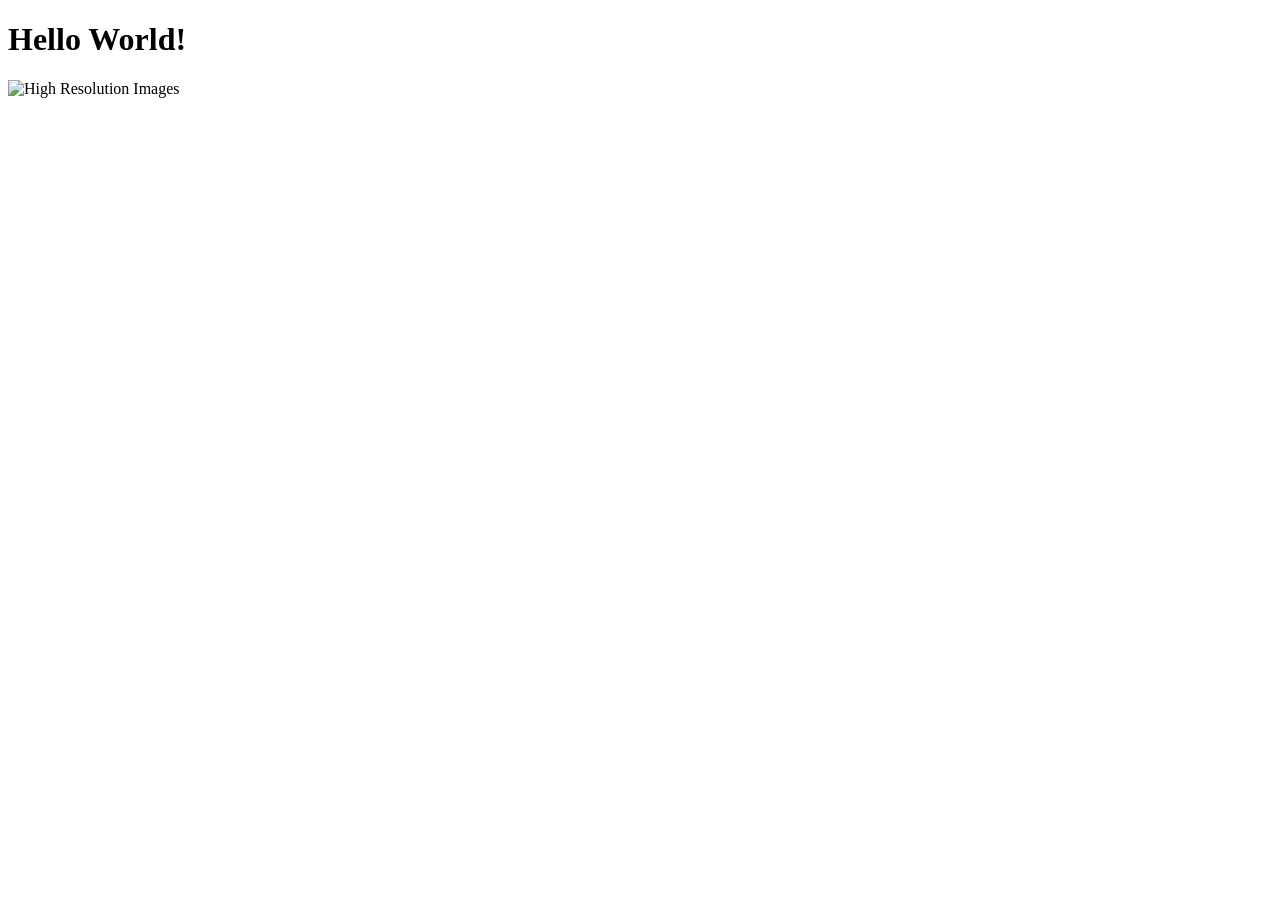
==== index.html @ 99dc35e3 "Initial commit" ====
<!DOCTYPE html>
<html lang="en">
<head>
    <meta charset="UTF-8">
    <meta name="viewport" content="width=device-width, initial-scale=1.0">
    <title>testing and learning html</title>
</head>
<body>
    <h1>Hello World!</h1>
    <img src="https://www.techsmith.com/wp-content/uploads/2023/08/What-are-High-Resolution-Images.png" alt="High Resolution Images" height="200px" width="300px">
</body>
</html>
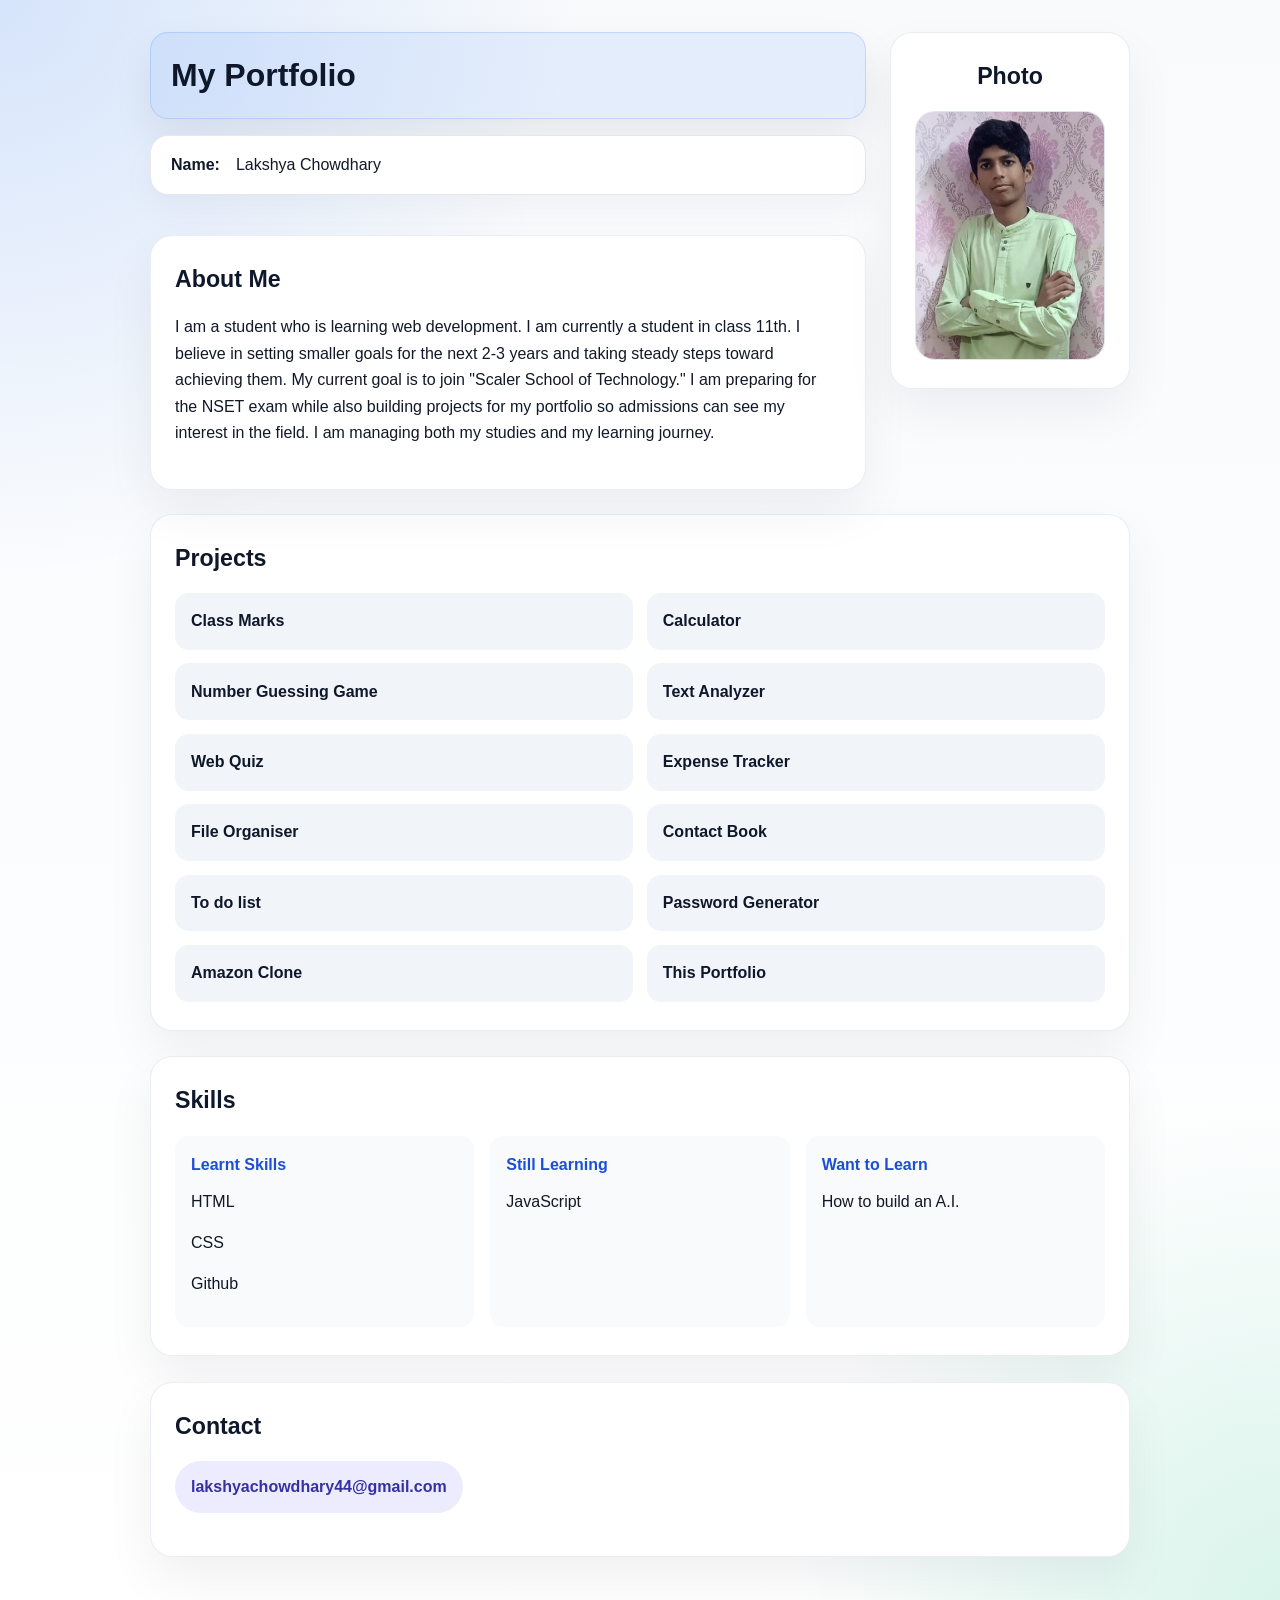
==== commit 01f1af7e: "update update" ====
--- a/index.html
+++ b/index.html
@@ -3,10 +3,76 @@
 <head>
     <meta charset="UTF-8">
     <meta name="viewport" content="width=device-width, initial-scale=1.0">
-    <title>testing and learning html</title>
+    <link rel="stylesheet" href="style.css">
+    <title>Portfolio</title>
 </head>
 <body>
-    <h1>Hello World!</h1>
-    <img src="https://www.techsmith.com/wp-content/uploads/2023/08/What-are-High-Resolution-Images.png" alt="High Resolution Images" height="200px" width="300px">
+    <main class="page-shell">
+        <div class="hero-grid">
+            <div class="hero-left">
+                <h1 id="head1">My Portfolio</h1>
+
+                <div id="name">
+                    <h4>Name:</h4>
+                    <p>Lakshya Chowdhary</p>
+                </div>
+
+                <section class="card about-card">
+                    <h2>About Me</h2>
+                    <p>I am a student who is learning web development. I am currently a student in class 11th. I believe in setting smaller goals for the next 2-3 years and taking steady steps toward achieving them. My current goal is to join "Scaler School of Technology." I am preparing for the NSET exam while also building projects for my portfolio so admissions can see my interest in the field. I am managing both my studies and my learning journey.</p>
+                </section>
+            </div>
+
+            <aside class="photo-card card">
+                <h2>Photo</h2>
+                <div class="photo-frame">
+                    <img src="photo.jpeg" alt="Profile photo placeholder">
+                </div>
+            </aside>
+        </div>
+
+        <section class="card project-card">
+            <h2>Projects</h2>
+            <ul class="project-list">
+                <li><a href="https://github.com/Lakshya625/class-marks" title="Open Class Marks">Class Marks</a></li>
+                <li><a href="https://github.com/Lakshya625/calculator" title="Open Calculator">Calculator</a></li>
+                <li><a href="https://github.com/Lakshya625/learning-java-script" title="Open Number Guessing Game">Number Guessing Game</a></li>
+                <li><a href="https://github.com/Lakshya625/text-analyzer" title="Open Text Analyzer">Text Analyzer</a></li>
+                <li><a href="https://github.com/Lakshya625/web-quiz" title="Open Web Quiz">Web Quiz</a></li>
+                <li><a href="https://github.com/Lakshya625/Expense-tracker" title="Open Expense Tracker">Expense Tracker</a></li>
+                <li><a href="https://github.com/Lakshya625/file-organiser" title="Open File Organiser">File Organiser</a></li>
+                <li><a href="https://github.com/Lakshya625/Contact-Book" title="Open Contact Book">Contact Book</a></li>
+                <li><a href="https://github.com/Lakshya625/to-do-list" title="Open To do list">To do list</a></li>
+                <li><a href="https://github.com/Lakshya625/password-generator" title="Open Password Generator">Password Generator</a></li>
+                <li><a href="https://github.com/Lakshya625/learning-html-css-Amazon-clone-only-visual" title="Open Amazon Clone">Amazon Clone</a></li>
+                <li><a href="https://github.com/Lakshya625/Portfolio" title="Open This Portfolio">This Portfolio</a></li>
+            </ul>
+        </section>
+
+        <section class="card skills-card">
+            <h2>Skills</h2>
+            <div class="skill-group">
+                <div>
+                    <h3>Learnt Skills</h3>
+                    <p>HTML</p>
+                    <p>CSS</p>
+                    <p>Github</p>
+                </div>
+                <div>
+                    <h3>Still Learning</h3>
+                    <p>JavaScript</p>
+                </div>
+                <div>
+                    <h3>Want to Learn</h3>
+                    <p>How to build an A.I.</p>
+                </div>
+            </div>
+        </section>
+
+        <section class="card contact-card">
+            <h2>Contact</h2>
+            <p class="contact-text">lakshyachowdhary44@gmail.com</p>
+        </section>
+    </main>
 </body>
 </html>
--- a/style.css
+++ b/style.css
@@ -0,0 +1,199 @@
+* {
+    box-sizing: border-box;
+}
+
+body {
+    margin: 0;
+    min-height: 100vh;
+    font-family: 'Segoe UI', Tahoma, Geneva, Verdana, sans-serif;
+    background: radial-gradient(circle at top left, rgba(59, 130, 246, 0.18), transparent 28%),
+                radial-gradient(circle at bottom right, rgba(16, 185, 129, 0.16), transparent 24%),
+                linear-gradient(180deg, #f8fafc 0%, #ffffff 100%);
+    color: #111827;
+    line-height: 1.65;
+    display: flex;
+    justify-content: center;
+    padding: 2rem 1rem 3rem;
+}
+
+.page-shell {
+    width: min(980px, 100%);
+}
+
+.hero-grid {
+    display: grid;
+    grid-template-columns: minmax(0, 1fr) 240px;
+    gap: 1.5rem;
+    align-items: start;
+    margin-bottom: 1.5rem;
+}
+
+.hero-left {
+    display: grid;
+    gap: 1rem;
+}
+
+#head1 {
+    margin: 0;
+    padding: 1rem 1.25rem;
+    text-align: left;
+    color: #0f172a;
+    background: rgba(59, 130, 246, 0.1);
+    border: 1px solid rgba(59, 130, 246, 0.2);
+    border-radius: 18px;
+    box-shadow: 0 18px 40px rgba(15, 23, 42, 0.08);
+}
+
+.photo-card {
+    padding: 1rem 1rem 1.35rem;
+    text-align: center;
+}
+
+.photo-card h2 {
+    margin-top: 0;
+}
+
+.photo-frame {
+    width: 100%;
+    overflow: hidden;
+    border-radius: 20px;
+    border: 1px solid rgba(148, 163, 184, 0.25);
+    background: #f8fafc;
+}
+
+.photo-frame img {
+    width: 100%;
+    height: auto;
+    display: block;
+    object-fit: cover;
+}
+
+.photo-note {
+    margin: 1rem 0 0;
+    color: #475569;
+    font-size: 0.95rem;
+}
+
+#name {
+    display: flex;
+    align-items: center;
+    gap: 1rem;
+    flex-wrap: wrap;
+    background: #ffffff;
+    padding: 1rem 1.25rem;
+    border-radius: 18px;
+    border: 1px solid rgba(148, 163, 184, 0.25);
+    box-shadow: 0 15px 35px rgba(15, 23, 42, 0.04);
+    margin-bottom: 1.5rem;
+}
+
+#name h4,
+#name p {
+    margin: 0;
+}
+
+.card {
+    background: #ffffff;
+    border-radius: 22px;
+    border: 1px solid rgba(148, 163, 184, 0.2);
+    box-shadow: 0 22px 50px rgba(15, 23, 42, 0.06);
+    padding: 1.5rem 1.5rem 1.75rem;
+    margin-bottom: 1.6rem;
+}
+
+.card:last-of-type {
+    margin-bottom: 0;
+}
+
+.card h2 {
+    margin: 0 0 1rem;
+    font-size: 1.45rem;
+    color: #0f172a;
+}
+
+.about-card p,
+.contact-card p,
+.skill-group p {
+    margin: 0 0 0.9rem;
+}
+
+.project-list {
+    list-style: none;
+    padding: 0;
+    margin: 0;
+    display: grid;
+    grid-template-columns: repeat(2, minmax(0, 1fr));
+    gap: 0.85rem;
+}
+
+.project-list li {
+    padding: 0.95rem 1rem;
+    background: #f1f5f9;
+    border-radius: 14px;
+}
+
+.project-list a {
+    color: #0f172a;
+    font-weight: 600;
+    text-decoration: none;
+    display: block;
+    width: 100%;
+}
+
+.project-list a:hover,
+.project-list a:focus {
+    color: #1d4ed8;
+    background: rgba(59, 130, 246, 0.12);
+    border-radius: 14px;
+}
+
+.skill-group {
+    display: grid;
+    grid-template-columns: repeat(3, minmax(0, 1fr));
+    gap: 1rem;
+}
+
+.skill-group div {
+    background: #f8fafc;
+    border-radius: 14px;
+    padding: 1rem;
+}
+
+.skill-group h3 {
+    margin: 0 0 0.7rem;
+    color: #1d4ed8;
+    font-size: 1rem;
+}
+
+.contact-text {
+    display: inline-block;
+    margin: 0;
+    padding: 0.8rem 1rem;
+    background: rgba(99, 102, 241, 0.12);
+    border-radius: 999px;
+    color: #3730a3;
+    font-weight: 600;
+}
+
+@media (max-width: 720px) {
+    .project-list,
+    .skill-group {
+        grid-template-columns: 1fr;
+    }
+}
+
+@media (max-width: 560px) {
+    body {
+        padding: 1rem;
+    }
+
+    #head1 {
+        font-size: 1.7rem;
+        padding: 1rem;
+    }
+
+    #name {
+        flex-direction: column;
+        align-items: flex-start;
+    }
+}
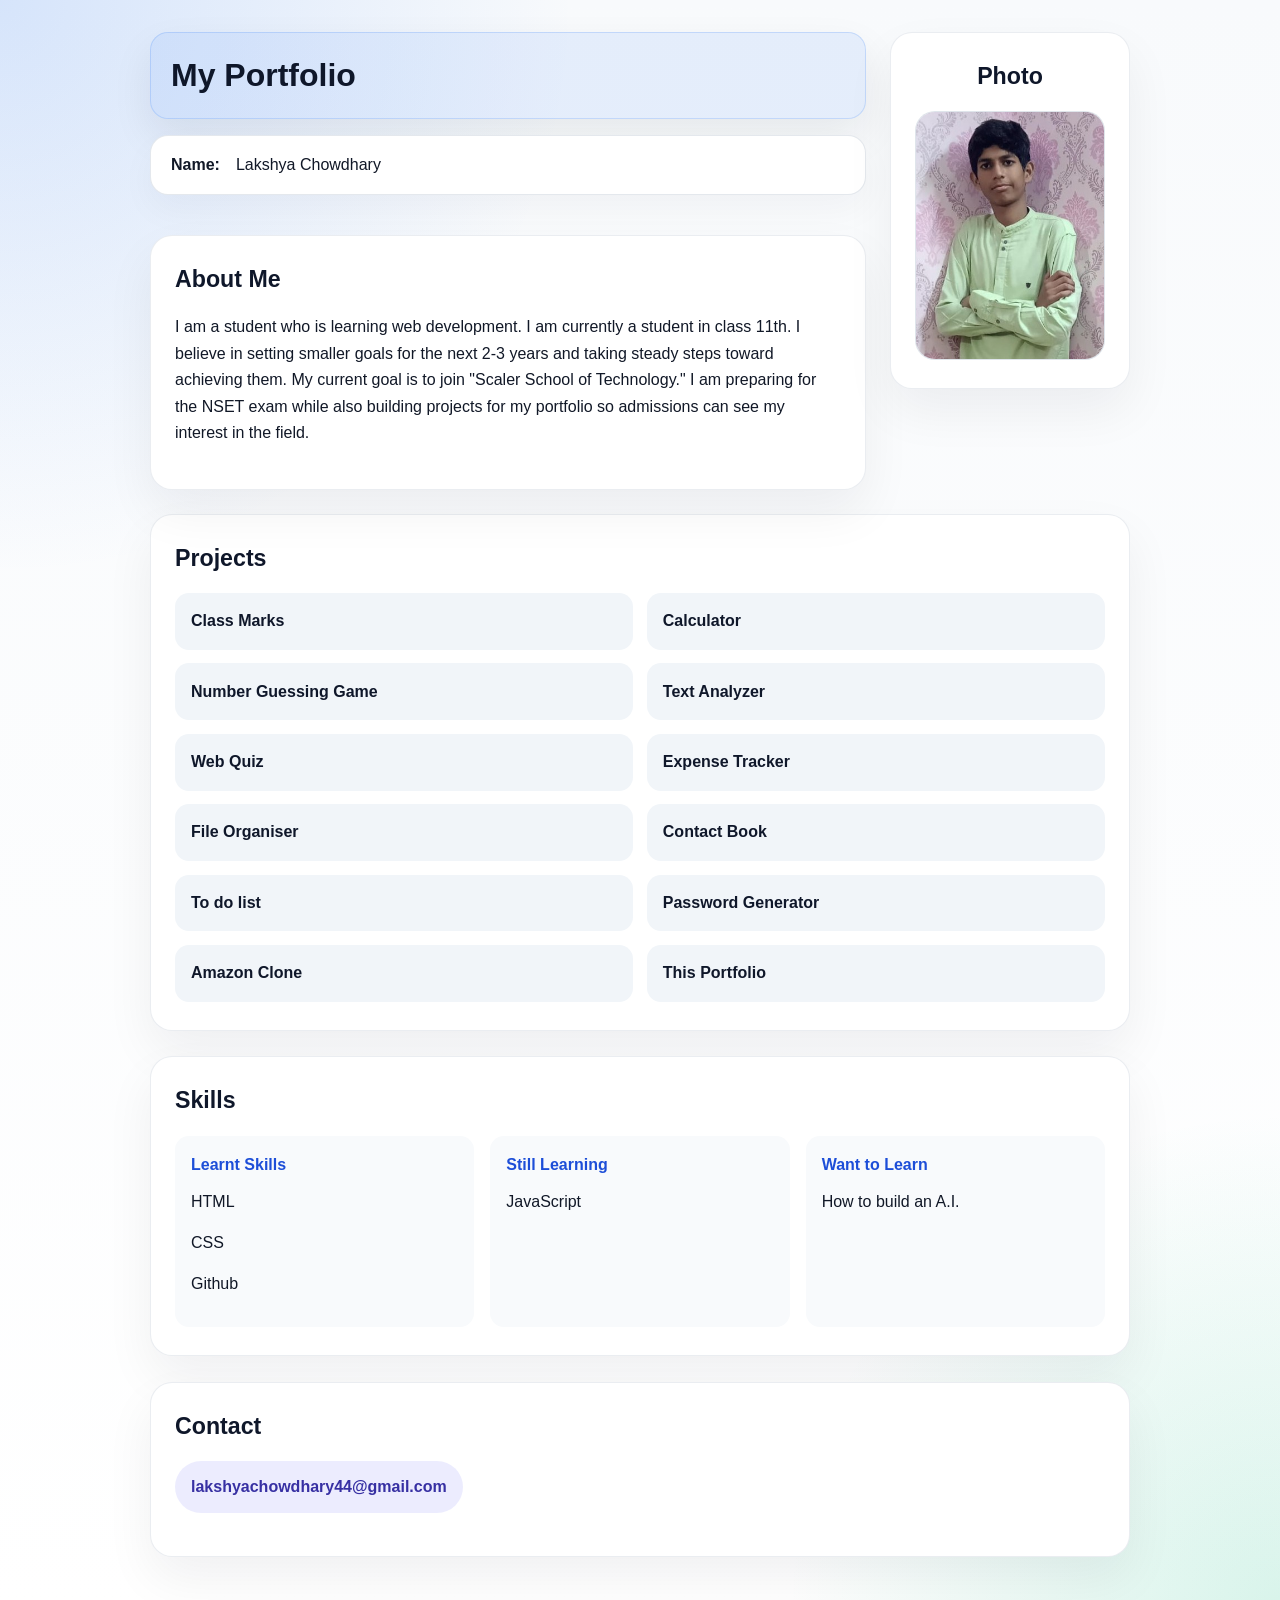
==== commit 423b102d: "index.html update" ====
--- a/index.html
+++ b/index.html
@@ -19,7 +19,7 @@
 
                 <section class="card about-card">
                     <h2>About Me</h2>
-                    <p>I am a student who is learning web development. I am currently a student in class 11th. I believe in setting smaller goals for the next 2-3 years and taking steady steps toward achieving them. My current goal is to join "Scaler School of Technology." I am preparing for the NSET exam while also building projects for my portfolio so admissions can see my interest in the field. I am managing both my studies and my learning journey.</p>
+                    <p>I am a student who is learning web development. I am currently a student in class 11th. I believe in setting smaller goals for the next 2-3 years and taking steady steps toward achieving them. My current goal is to join "Scaler School of Technology." I am preparing for the NSET exam while also building projects for my portfolio so admissions can see my interest in the field.</p>
                 </section>
             </div>
 
